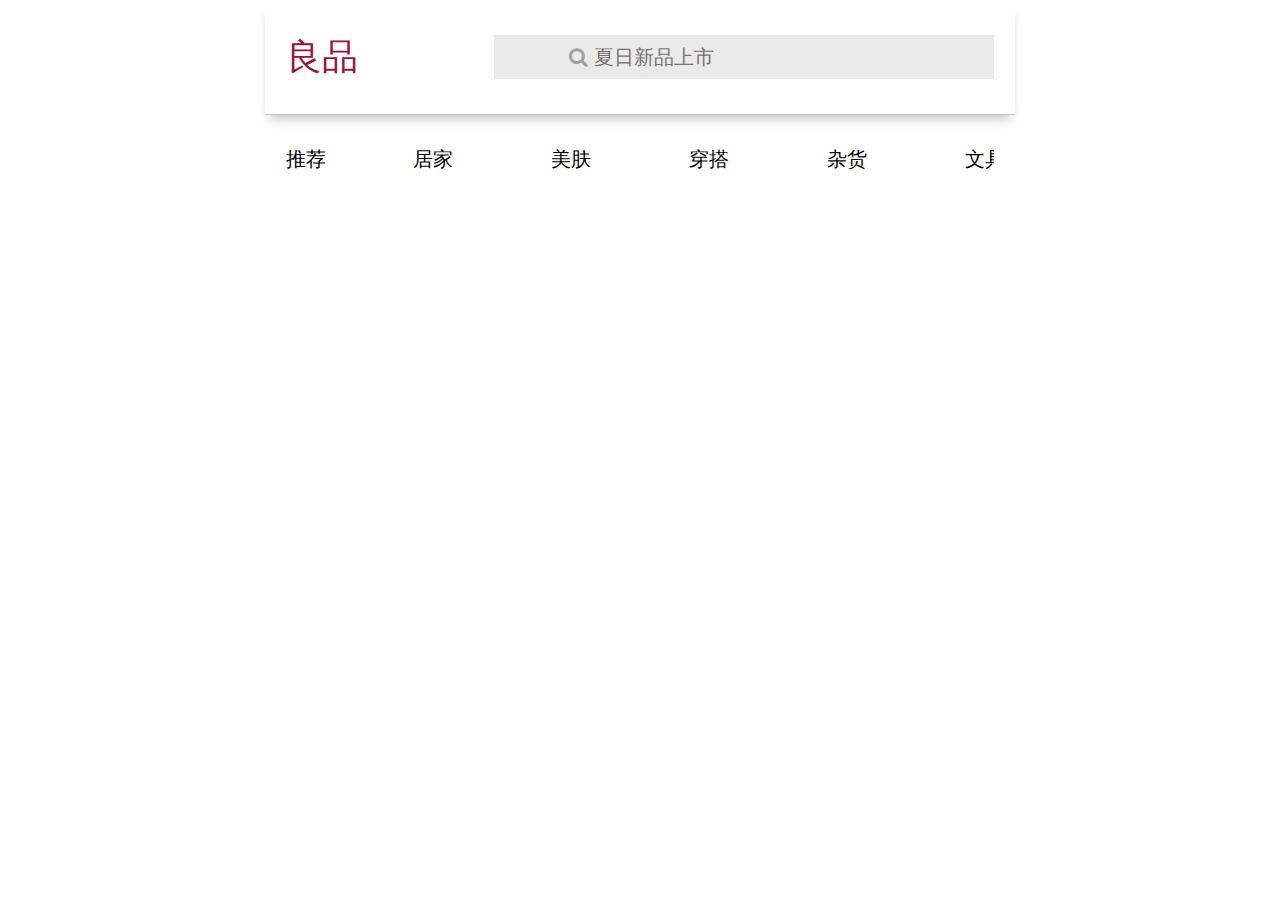
==== index.html @ cb023576 "2021.3.15" ====
<!DOCTYPE html>
<html lang="en">

<head>
  <meta charset="UTF-8">
  <meta http-equiv="X-UA-Compatible" content="IE=edge">
  <meta name="viewport" content="width=device-width, initial-scale=1.0">
  <title>Document</title>
  <link rel="stylesheet" href="assets/css/reset.css">
  <link rel="stylesheet" href="assets/icon/css/font-awesome.min.css">
  <link rel="stylesheet" href="assets/css/common.css">
  <link rel="stylesheet" href="assets/css/index.css">
</head>

<body>
  <header>
    <div class="header">
      <div class="logo"><a href="#">良品</a></div>
      <div class="search">
        <i class="fa fa-search" aria-hidden="true"></i>
        <input type="search" placeholder="夏日新品上市">
      </div>
    </div>
    <div class="navbar">
      <ul>
        <li>推荐</li>
        <li>居家</li>
        <li>美肤</li>
        <li>穿搭</li>
        <li>杂货</li>
        <li>文具</li>
      </ul>
    </div>
  </header>
</body>

</html>
---- assets/css/common.css ----
@font-face {
  font-family: 'GenJyuu';
  src: url('../font/GenJyuuGothic-P-Medium.ttf');
}

html {
  font-family: 'GenJyuu';
  max-width: 37.5rem;
  font-size: 20px;
  margin: 0 auto;
}

header {
  width: 100%;
  height: 5.75rem;
  background: #fff;
  padding: 0 1.05rem;
  box-sizing: border-box;
  border-bottom: 0.05rem solid #c2c1c1;
  box-sizing: border-box;
  box-shadow: 0rem 0.4rem 0.55rem -0.18rem #c2c1c1
}

header .header {
  width: 100%;
  height: 100%;
  display: flex;
  flex-wrap: nowrap;
  justify-content: space-between;
}

header .header .logo {
  width: 20%;
  height: 100%;
  line-height: 5.75rem;
  font-size: 1.8rem;
}

header .header .logo a {
  color: #99163b;
}

header .header .search {
  width: 25rem;
  height: 100%;
  padding: 1.75rem 0;
  box-sizing: border-box;
  position: relative;
}

header .header .search i.fa-search {
  position: absolute;
  top: 50%;
  transform: translateY(-50%);
  left: 15%;
  color: #a0a0a0;
  font-size: 1rem;
}

header .header .search input[type='search'] {
  width: 100%;
  height: 100%;
  font-size: 1rem;
  color: #a0a0a0;
  box-sizing: border-box;
  border: 0;
  background: #eaeaea;
  padding: 0 10% 0 20%;
}

header .navbar {
  overflow: hidden;
  width: 100%;
  height: 4.5rem;
  line-height: 4.5rem;
  box-sizing: border-box;
}

header .navbar ul {
  width: 50rem;
}

header .navbar ul li {
  width: 3.9rem;
  float: left;
}

header .navbar ul li+li {
  margin: 0 1.5rem;
  text-align: center;
}

@media screen and (max-width: 540px) {
  html {
    font-size: 14.4px;
  }
}

@media screen and (max-width: 414px) {
  html {
    font-size: 11.04px;
  }
}

@media screen and (max-width: 375px) {
  html {
    font-size: 10px;
  }
}

@media screen and (max-width: 360px) {
  html {
    font-size: 9.6px;
  }
}

@media screen and (max-width: 320px) {
  html {
    font-size: 8.53333333333px;
  }
}

@media screen and (max-width: 280px) {
  html {
    font-size: 7.46666666667px;
  }
}
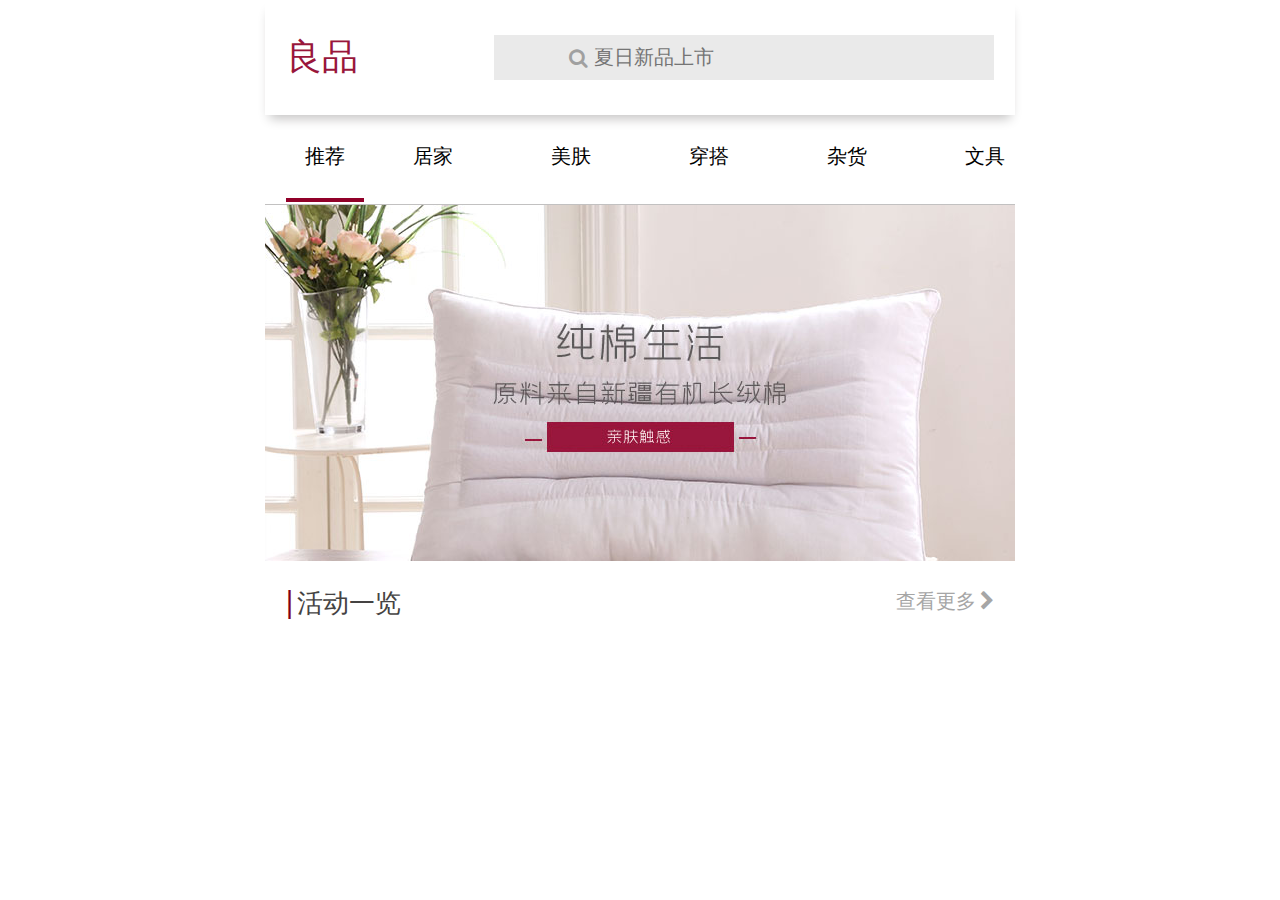
==== commit 6a813d36: "2021.3.16" ====
--- a/index.html
+++ b/index.html
@@ -21,17 +21,52 @@
         <input type="search" placeholder="夏日新品上市">
       </div>
     </div>
-    <div class="navbar">
+    <div id="navbar" class="navbar">
       <ul>
-        <li>推荐</li>
-        <li>居家</li>
-        <li>美肤</li>
-        <li>穿搭</li>
-        <li>杂货</li>
-        <li>文具</li>
+        <li data-index="0" class="active">推荐</li>
+        <li data-index="1">居家</li>
+        <li data-index="2">美肤</li>
+        <li data-index="3">穿搭</li>
+        <li data-index="4">杂货</li>
+        <li data-index="99">文具</li>
       </ul>
     </div>
   </header>
+
+  <section class="container">
+    <div class="content" style="margin-left: 0;">
+      <div class="content-item recommend">
+        <div class="banner">
+          <a href="#">
+            <img src="assets/images/index1_banner.jpg" alt="">
+          </a>
+        </div>
+        <div class="promotion">
+          <p class="title">活动一览<a href="#">查看更多<i class="fa fa-chevron-right" aria-hidden="true"></i></a></p>
+        </div>
+      </div>
+
+      <div class="content-item">居家</div>
+      <div class="content-item">美肤</div>
+      <div class="content-item">穿搭</div>
+      <div class="content-item">杂货</div>
+    </div>
+  </section>
+
+
+  <script src="assets/js/jquery-3.4.1.min.js"></script>
+  <script>
+    $('#navbar ul li').click(function () {
+      let index = $(this).attr('data-index');
+      // console.log(index);
+      if (index != 99) {
+        let ml = '-' + (index * 100) + '%';
+        $('.container .content').css('margin-left', ml);
+        $(this).siblings().removeClass('active');
+        $(this).addClass('active');
+      }
+    })
+  </script>
 </body>
 
 </html>--- a/assets/css/common.css
+++ b/assets/css/common.css
@@ -12,21 +12,22 @@
 
 header {
   width: 100%;
-  height: 5.75rem;
+  height: 10.25rem;
   background: #fff;
-  padding: 0 1.05rem;
   box-sizing: border-box;
   border-bottom: 0.05rem solid #c2c1c1;
   box-sizing: border-box;
-  box-shadow: 0rem 0.4rem 0.55rem -0.18rem #c2c1c1
 }
 
 header .header {
   width: 100%;
-  height: 100%;
+  height: 5.75rem;
+  padding: 0 1.05rem;
   display: flex;
   flex-wrap: nowrap;
   justify-content: space-between;
+  box-shadow: 0rem 0.4rem 0.55rem -0.18rem #c2c1c1;
+  box-sizing: border-box;
 }
 
 header .header .logo {
@@ -72,8 +73,8 @@
   overflow: hidden;
   width: 100%;
   height: 4.5rem;
-  line-height: 4.5rem;
   box-sizing: border-box;
+  padding: 0 1.05rem;
 }
 
 header .navbar ul {
@@ -81,13 +82,20 @@
 }
 
 header .navbar ul li {
+  text-align: center;
   width: 3.9rem;
+  height: 100%;
   float: left;
+  padding: 1.41rem 0;
+  box-sizing: border-box;
+}
+
+header .navbar ul li.active {
+  border-bottom: 0.2rem solid #910029;
 }
 
 header .navbar ul li+li {
   margin: 0 1.5rem;
-  text-align: center;
 }
 
 @media screen and (max-width: 540px) {
--- a/assets/css/index.css
+++ b/assets/css/index.css
@@ -0,0 +1,63 @@
+.container {
+  width: 100%;
+  overflow: hidden;
+  /* overflow: hidden; */
+}
+
+.content {
+  width: 500%;
+  transition: all 1s;
+}
+
+.content .content-item {
+  width: 20%;
+  float: left;
+}
+
+.content .recommend .banner {
+  width: 100%;
+  height: 17.8rem;
+}
+
+.content .recommend .banner a {
+  width: 100%;
+  height: 100%;
+  display: block;
+}
+
+.content .recommend .banner a img {
+  width: 100%;
+  height: 100%;
+  display: block;
+}
+
+.content .recommend .promotion {
+  width: 100%;
+  padding: 0.75rem 1.05rem 0;
+  box-sizing: border-box;
+}
+
+.content .recommend .promotion p.title {
+  font-size: 1.3rem;
+  height: 2.5rem;
+  line-height: 2.5rem;
+  color: #454343;
+}
+
+.content .recommend .promotion p.title a {
+  float: right;
+  font-size: 1rem;
+  color: #a6a6a6;
+}
+.content .recommend .promotion p.title a i {
+  font-size: 1rem;
+  margin-left: 0.2rem;
+}
+
+.content .recommend .promotion p.title::before {
+  content: '|';
+  font-weight: bolder;
+  font-size: 1.6rem;
+  color: #810015;
+  margin-right: 0.2rem;
+}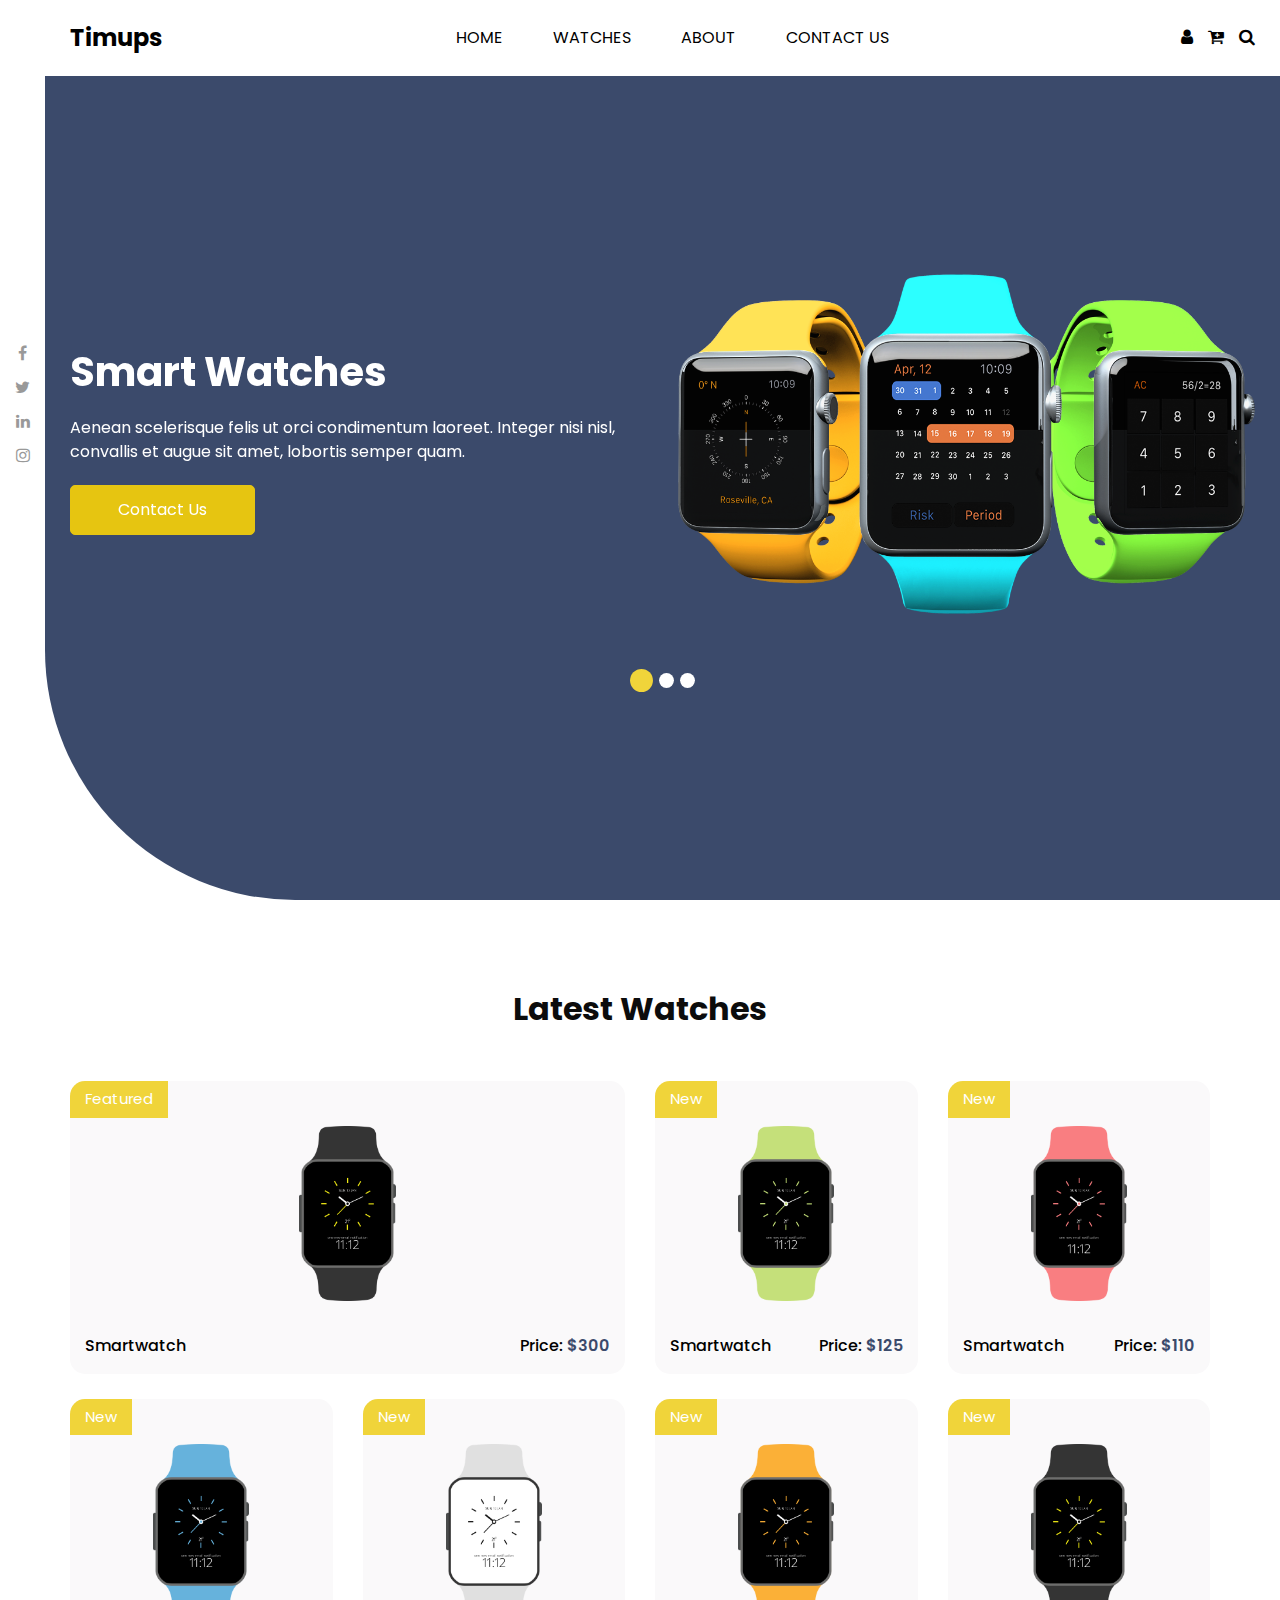
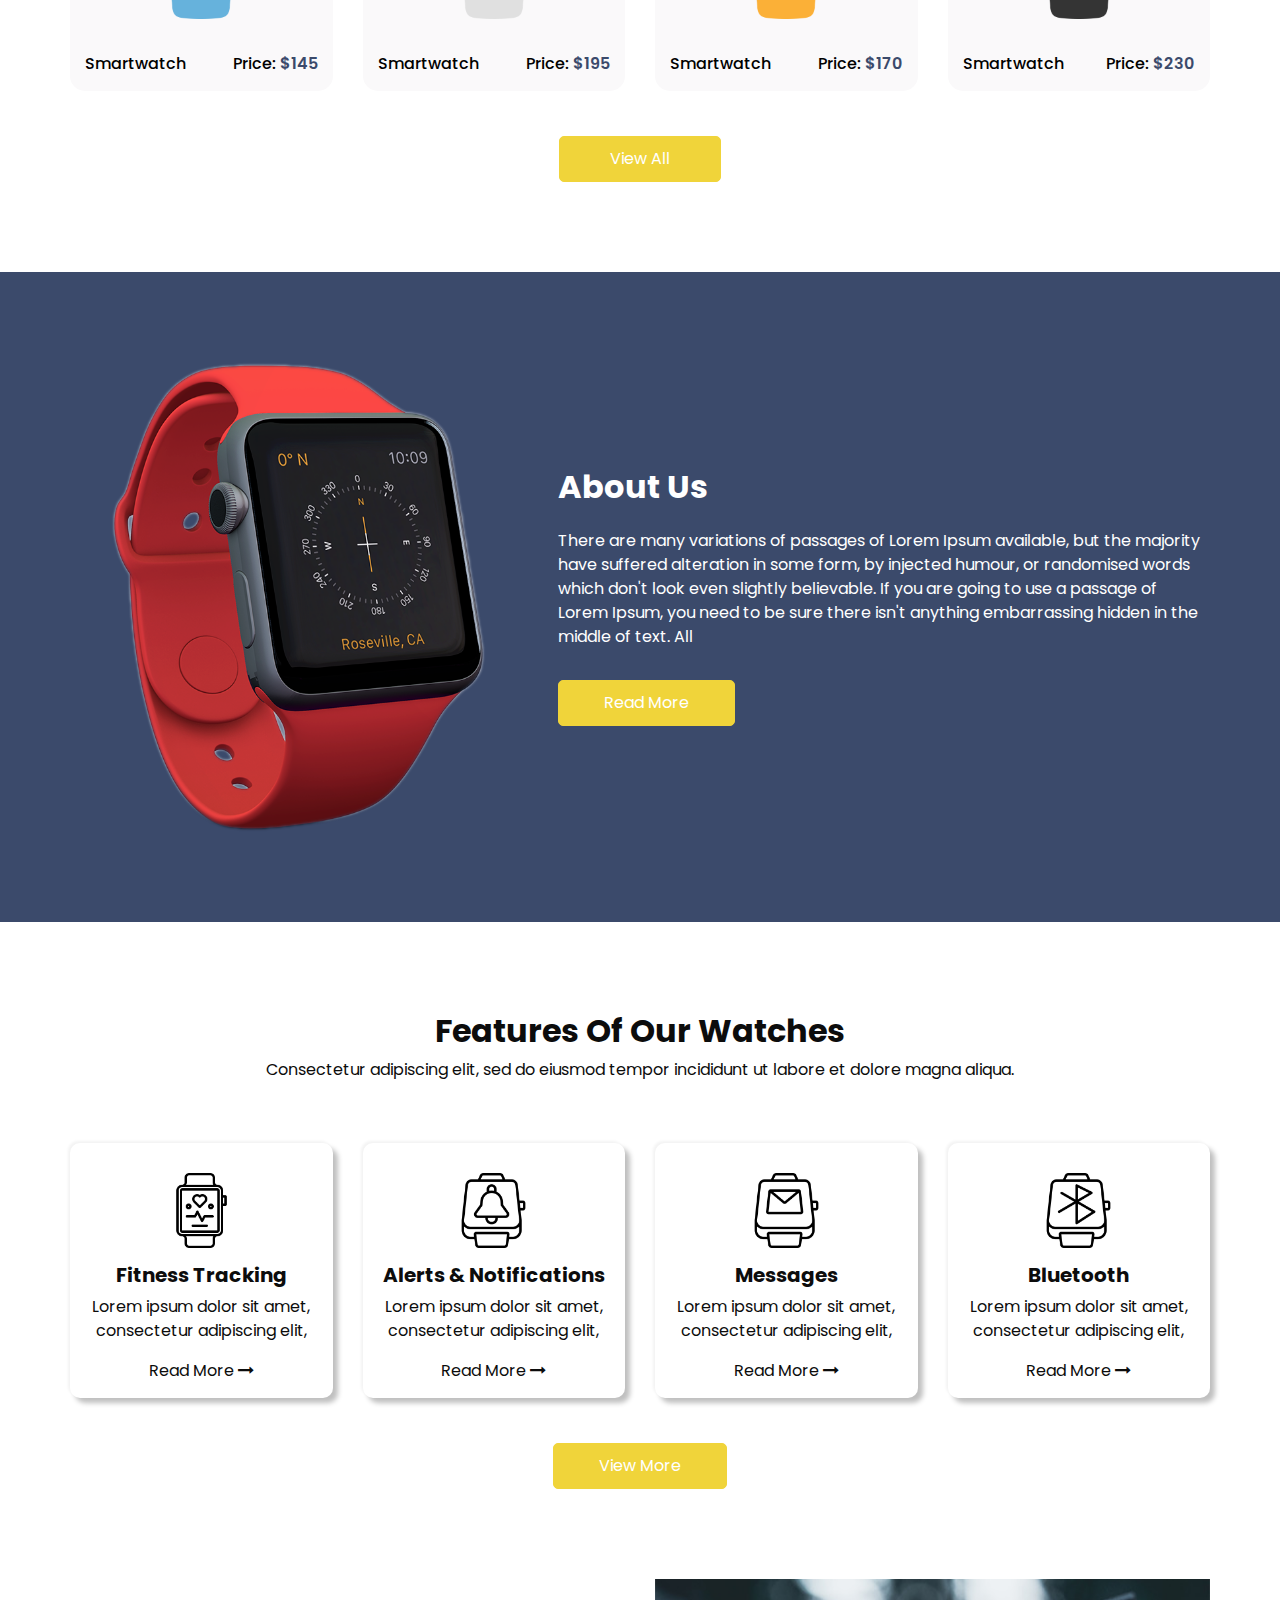
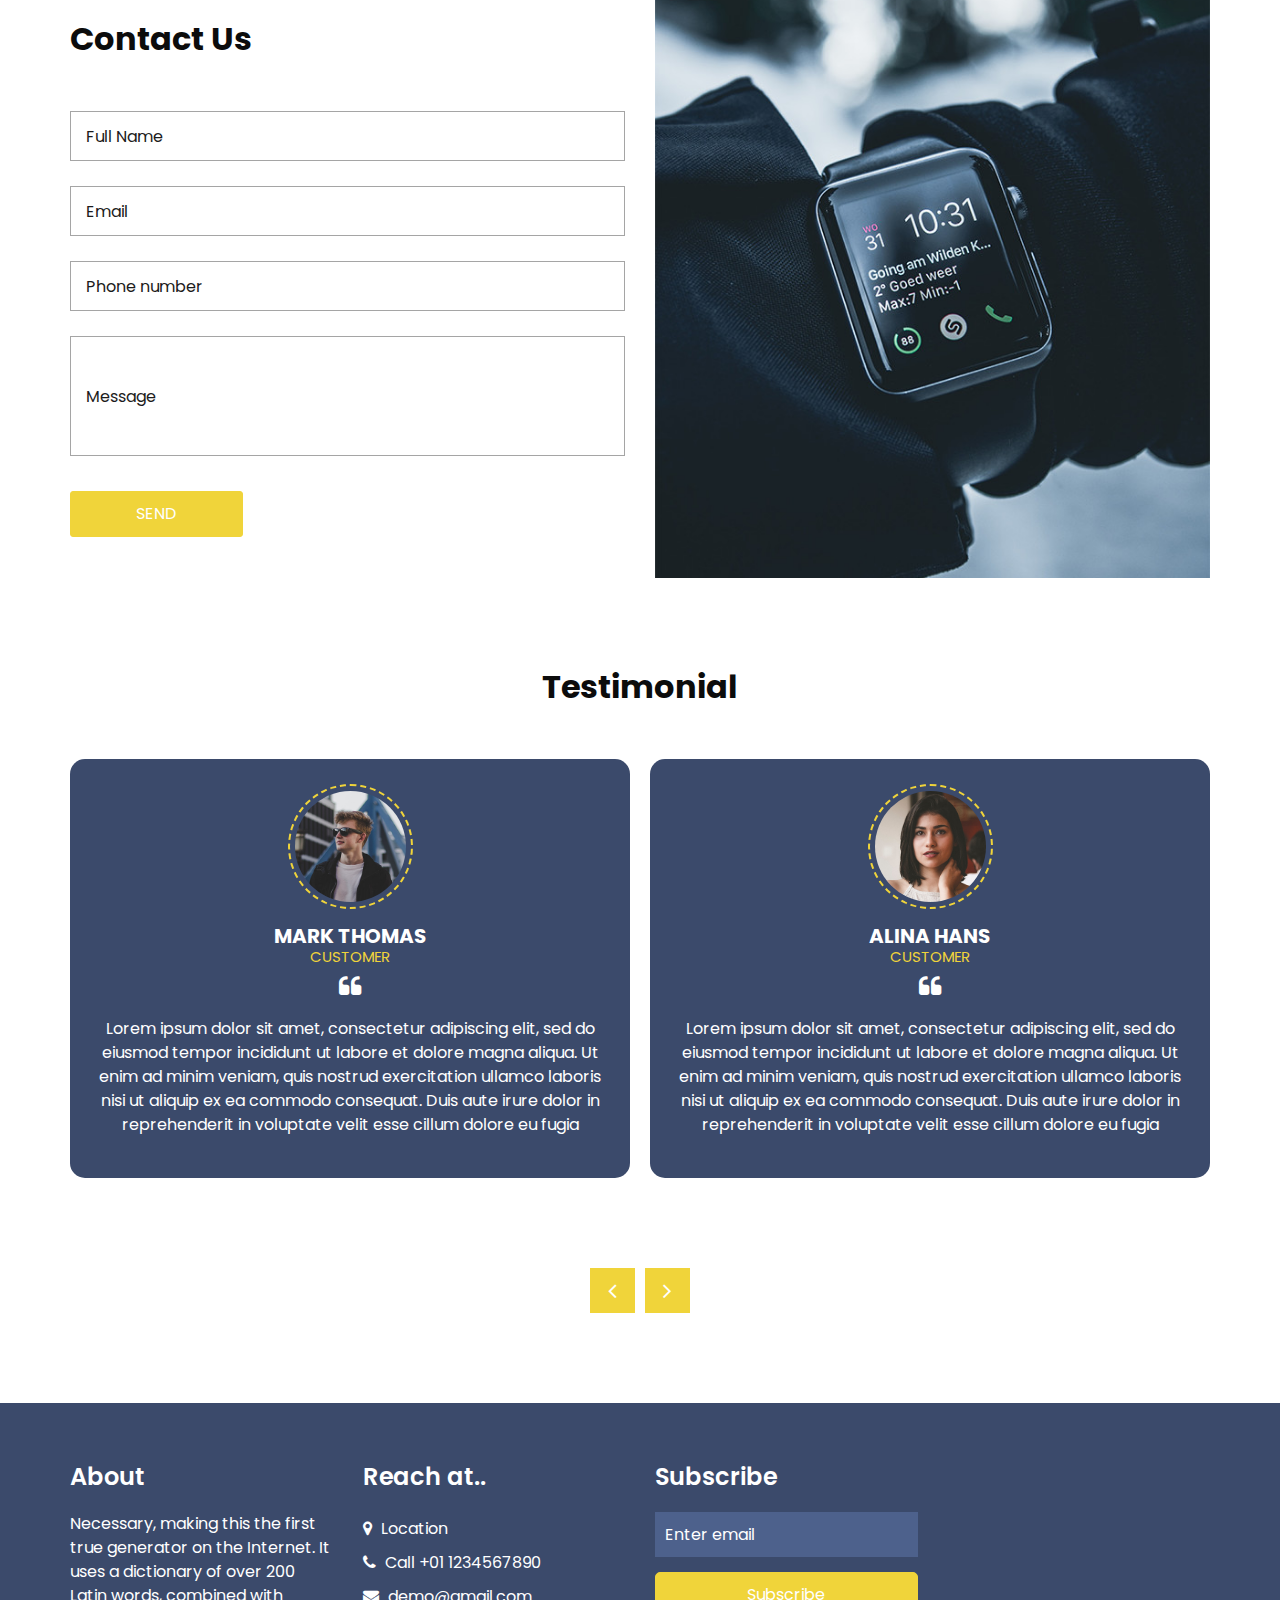
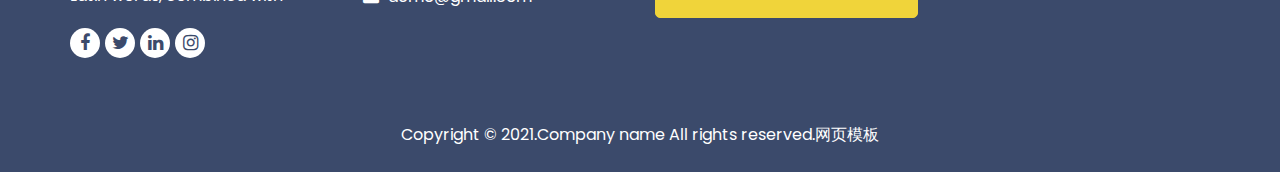
==== commit 093ed9ff: "2021.4.26" ====
--- a/index.html
+++ b/index.html
@@ -2,71 +2,745 @@
 <html lang="en">
 
 <head>
-  <meta charset="UTF-8">
-  <meta http-equiv="X-UA-Compatible" content="IE=edge">
-  <meta name="viewport" content="width=device-width, initial-scale=1.0">
-  <title>Document</title>
-  <link rel="stylesheet" href="assets/css/reset.css">
-  <link rel="stylesheet" href="assets/icon/css/font-awesome.min.css">
-  <link rel="stylesheet" href="assets/css/common.css">
-  <link rel="stylesheet" href="assets/css/index.css">
+  <!-- Basic -->
+  <meta charset="utf-8" />
+  <meta http-equiv="X-UA-Compatible" content="IE=edge" />
+  <!-- Mobile Metas -->
+  <meta name="viewport" content="width=device-width, initial-scale=1, shrink-to-fit=no" />
+  <!-- Site Metas -->
+  <meta name="keywords" content="" />
+  <meta name="description" content="" />
+  <meta name="author" content="" />
+  <link rel="shortcut icon" href="images/favicon.png" type="image/x-icon">
+
+  <title>Timups</title>
+
+
+  <!-- bootstrap core css -->
+  <link rel="stylesheet" type="text/css" href="css/bootstrap.css" />
+  <!--owl slider stylesheet -->
+  <link rel="stylesheet" type="text/css" href="css/owl.carousel.min.css" />
+
+  <!-- font awesome style -->
+  <link href="css/font-awesome.min.css" rel="stylesheet" />
+
+  <!-- Custom styles for this template -->
+  <link href="css/style.css" rel="stylesheet" />
+  <!-- responsive style -->
+  <link href="css/responsive.css" rel="stylesheet" />
+
 </head>
 
 <body>
-  <header>
-    <div class="header">
-      <div class="logo"><a href="#">良品</a></div>
-      <div class="search">
-        <i class="fa fa-search" aria-hidden="true"></i>
-        <input type="search" placeholder="夏日新品上市">
-      </div>
+
+  <div class="hero_area">
+    <div class="hero_social">
+      <a href="">
+        <i class="fa fa-facebook" aria-hidden="true"></i>
+      </a>
+      <a href="">
+        <i class="fa fa-twitter" aria-hidden="true"></i>
+      </a>
+      <a href="">
+        <i class="fa fa-linkedin" aria-hidden="true"></i>
+      </a>
+      <a href="">
+        <i class="fa fa-instagram" aria-hidden="true"></i>
+      </a>
     </div>
-    <div id="navbar" class="navbar">
-      <ul>
-        <li data-index="0" class="active">推荐</li>
-        <li data-index="1">居家</li>
-        <li data-index="2">美肤</li>
-        <li data-index="3">穿搭</li>
-        <li data-index="4">杂货</li>
-        <li data-index="99">文具</li>
-      </ul>
-    </div>
-  </header>
-
-  <section class="container">
-    <div class="content" style="margin-left: 0;">
-      <div class="content-item recommend">
-        <div class="banner">
-          <a href="#">
-            <img src="assets/images/index1_banner.jpg" alt="">
+    <!-- header section strats -->
+    <header class="header_section">
+      <div class="container-fluid">
+        <nav class="navbar navbar-expand-lg custom_nav-container ">
+          <a class="navbar-brand" href="index.html">
+            <span>
+              Timups
+            </span>
           </a>
-        </div>
-        <div class="promotion">
-          <p class="title">活动一览<a href="#">查看更多<i class="fa fa-chevron-right" aria-hidden="true"></i></a></p>
-        </div>
-      </div>
-
-      <div class="content-item">居家</div>
-      <div class="content-item">美肤</div>
-      <div class="content-item">穿搭</div>
-      <div class="content-item">杂货</div>
+
+          <button class="navbar-toggler" type="button" data-toggle="collapse" data-target="#navbarSupportedContent"
+            aria-controls="navbarSupportedContent" aria-expanded="false" aria-label="Toggle navigation">
+            <span class=""> </span>
+          </button>
+
+          <div class="collapse navbar-collapse" id="navbarSupportedContent">
+            <ul class="navbar-nav">
+              <li class="nav-item active">
+                <a class="nav-link" href="index.html">Home <span class="sr-only">(current)</span></a>
+              </li>
+              <li class="nav-item">
+                <a class="nav-link" href="watches.html"> Watches </a>
+              </li>
+              <li class="nav-item">
+                <a class="nav-link" href="about.html"> About </a>
+              </li>
+              <li class="nav-item">
+                <a class="nav-link" href="contact.html">Contact Us</a>
+              </li>
+            </ul>
+            <div class="user_option-box">
+              <a href="">
+                <i class="fa fa-user" aria-hidden="true"></i>
+              </a>
+              <a href="">
+                <i class="fa fa-cart-plus" aria-hidden="true"></i>
+              </a>
+              <a href="">
+                <i class="fa fa-search" aria-hidden="true"></i>
+              </a>
+            </div>
+          </div>
+        </nav>
+      </div>
+    </header>
+    <!-- end header section -->
+    <!-- slider section -->
+    <section class="slider_section ">
+      <div id="customCarousel1" class="carousel slide" data-ride="carousel">
+        <div class="carousel-inner">
+          <div class="carousel-item active">
+            <div class="container-fluid ">
+              <div class="row">
+                <div class="col-md-6">
+                  <div class="detail-box">
+                    <h1>
+                      Smart Watches
+                    </h1>
+                    <p>
+                      Aenean scelerisque felis ut orci condimentum laoreet. Integer nisi nisl, convallis et augue sit
+                      amet, lobortis semper quam.
+                    </p>
+                    <div class="btn-box">
+                      <a href="" class="btn1">
+                        Contact Us
+                      </a>
+                    </div>
+                  </div>
+                </div>
+                <div class="col-md-6">
+                  <div class="img-box">
+                    <img src="images/slider-img.png" alt="">
+                  </div>
+                </div>
+              </div>
+            </div>
+          </div>
+          <div class="carousel-item ">
+            <div class="container-fluid ">
+              <div class="row">
+                <div class="col-md-6">
+                  <div class="detail-box">
+                    <h1>
+                      Smart Watches
+                    </h1>
+                    <p>
+                      Aenean scelerisque felis ut orci condimentum laoreet. Integer nisi nisl, convallis et augue sit
+                      amet, lobortis semper quam.
+                    </p>
+                    <div class="btn-box">
+                      <a href="" class="btn1">
+                        Contact Us
+                      </a>
+                    </div>
+                  </div>
+                </div>
+                <div class="col-md-6">
+                  <div class="img-box">
+                    <img src="images/slider-img.png" alt="">
+                  </div>
+                </div>
+              </div>
+            </div>
+          </div>
+          <div class="carousel-item ">
+            <div class="container-fluid ">
+              <div class="row">
+                <div class="col-md-6">
+                  <div class="detail-box">
+                    <h1>
+                      Smart Watches
+                    </h1>
+                    <p>
+                      Aenean scelerisque felis ut orci condimentum laoreet. Integer nisi nisl, convallis et augue sit
+                      amet, lobortis semper quam.
+                    </p>
+                    <div class="btn-box">
+                      <a href="" class="btn1">
+                        Contact Us
+                      </a>
+                    </div>
+                  </div>
+                </div>
+                <div class="col-md-6">
+                  <div class="img-box">
+                    <img src="images/slider-img.png" alt="">
+                  </div>
+                </div>
+              </div>
+            </div>
+          </div>
+        </div>
+        <ol class="carousel-indicators">
+          <li data-target="#customCarousel1" data-slide-to="0" class="active"></li>
+          <li data-target="#customCarousel1" data-slide-to="1"></li>
+          <li data-target="#customCarousel1" data-slide-to="2"></li>
+        </ol>
+      </div>
+
+    </section>
+    <!-- end slider section -->
+  </div>
+
+  <!-- shop section -->
+
+  <section class="shop_section layout_padding">
+    <div class="container">
+      <div class="heading_container heading_center">
+        <h2>
+          Latest Watches
+        </h2>
+      </div>
+      <div class="row">
+        <div class="col-md-6 ">
+          <div class="box">
+            <a href="">
+              <div class="img-box">
+                <img src="images/w1.png" alt="">
+              </div>
+              <div class="detail-box">
+                <h6>
+                  Smartwatch
+                </h6>
+                <h6>
+                  Price:
+                  <span>
+                    $300
+                  </span>
+                </h6>
+              </div>
+              <div class="new">
+                <span>
+                  Featured
+                </span>
+              </div>
+            </a>
+          </div>
+        </div>
+        <div class="col-sm-6 col-xl-3">
+          <div class="box">
+            <a href="">
+              <div class="img-box">
+                <img src="images/w2.png" alt="">
+              </div>
+              <div class="detail-box">
+                <h6>
+                  Smartwatch
+                </h6>
+                <h6>
+                  Price:
+                  <span>
+                    $125
+                  </span>
+                </h6>
+              </div>
+              <div class="new">
+                <span>
+                  New
+                </span>
+              </div>
+            </a>
+          </div>
+        </div>
+        <div class="col-sm-6 col-xl-3">
+          <div class="box">
+            <a href="">
+              <div class="img-box">
+                <img src="images/w3.png" alt="">
+              </div>
+              <div class="detail-box">
+                <h6>
+                  Smartwatch
+                </h6>
+                <h6>
+                  Price:
+                  <span>
+                    $110
+                  </span>
+                </h6>
+              </div>
+              <div class="new">
+                <span>
+                  New
+                </span>
+              </div>
+            </a>
+          </div>
+        </div>
+        <div class="col-sm-6 col-xl-3">
+          <div class="box">
+            <a href="">
+              <div class="img-box">
+                <img src="images/w4.png" alt="">
+              </div>
+              <div class="detail-box">
+                <h6>
+                  Smartwatch
+                </h6>
+                <h6>
+                  Price:
+                  <span>
+                    $145
+                  </span>
+                </h6>
+              </div>
+              <div class="new">
+                <span>
+                  New
+                </span>
+              </div>
+            </a>
+          </div>
+        </div>
+        <div class="col-sm-6 col-xl-3">
+          <div class="box">
+            <a href="">
+              <div class="img-box">
+                <img src="images/w5.png" alt="">
+              </div>
+              <div class="detail-box">
+                <h6>
+                  Smartwatch
+                </h6>
+                <h6>
+                  Price:
+                  <span>
+                    $195
+                  </span>
+                </h6>
+              </div>
+              <div class="new">
+                <span>
+                  New
+                </span>
+              </div>
+            </a>
+          </div>
+        </div>
+        <div class="col-sm-6  col-xl-3">
+          <div class="box">
+            <a href="">
+              <div class="img-box">
+                <img src="images/w6.png" alt="">
+              </div>
+              <div class="detail-box">
+                <h6>
+                  Smartwatch
+                </h6>
+                <h6>
+                  Price:
+                  <span>
+                    $170
+                  </span>
+                </h6>
+              </div>
+              <div class="new">
+                <span>
+                  New
+                </span>
+              </div>
+            </a>
+          </div>
+        </div>
+        <div class="col-sm-6 col-xl-3">
+          <div class="box">
+            <a href="">
+              <div class="img-box">
+                <img src="images/w1.png" alt="">
+              </div>
+              <div class="detail-box">
+                <h6>
+                  Smartwatch
+                </h6>
+                <h6>
+                  Price:
+                  <span>
+                    $230
+                  </span>
+                </h6>
+              </div>
+              <div class="new">
+                <span>
+                  New
+                </span>
+              </div>
+            </a>
+          </div>
+        </div>
+      </div>
+      <div class="btn-box">
+        <a href="">
+          View All
+        </a>
+      </div>
     </div>
   </section>
 
-
-  <script src="assets/js/jquery-3.4.1.min.js"></script>
-  <script>
-    $('#navbar ul li').click(function () {
-      let index = $(this).attr('data-index');
-      // console.log(index);
-      if (index != 99) {
-        let ml = '-' + (index * 100) + '%';
-        $('.container .content').css('margin-left', ml);
-        $(this).siblings().removeClass('active');
-        $(this).addClass('active');
-      }
-    })
+  <!-- end shop section -->
+
+  <!-- about section -->
+
+  <section class="about_section layout_padding">
+    <div class="container  ">
+      <div class="row">
+        <div class="col-md-6 col-lg-5 ">
+          <div class="img-box">
+            <img src="images/about-img.png" alt="">
+          </div>
+        </div>
+        <div class="col-md-6 col-lg-7">
+          <div class="detail-box">
+            <div class="heading_container">
+              <h2>
+                About Us
+              </h2>
+            </div>
+            <p>
+              There are many variations of passages of Lorem Ipsum available, but the majority have suffered alteration
+              in some form, by injected humour, or randomised words which don't look even slightly believable. If you
+              are going to use a passage of Lorem Ipsum, you need to be sure there isn't anything embarrassing hidden in
+              the middle of text. All
+            </p>
+            <a href="">
+              Read More
+            </a>
+          </div>
+        </div>
+      </div>
+    </div>
+  </section>
+
+  <!-- end about section -->
+
+  <!-- feature section -->
+
+  <section class="feature_section layout_padding">
+    <div class="container">
+      <div class="heading_container">
+        <h2>
+          Features Of Our Watches
+        </h2>
+        <p>
+          Consectetur adipiscing elit, sed do eiusmod tempor incididunt ut labore et dolore magna aliqua.
+        </p>
+      </div>
+      <div class="row">
+        <div class="col-sm-6 col-lg-3">
+          <div class="box">
+            <div class="img-box">
+              <img src="images/f1.png" alt="">
+            </div>
+            <div class="detail-box">
+              <h5>
+                Fitness Tracking
+              </h5>
+              <p>
+                Lorem ipsum dolor sit amet, consectetur adipiscing elit,
+              </p>
+              <a href="">
+                <span>
+                  Read More
+                </span>
+                <i class="fa fa-long-arrow-right" aria-hidden="true"></i>
+              </a>
+            </div>
+          </div>
+        </div>
+        <div class="col-sm-6 col-lg-3">
+          <div class="box">
+            <div class="img-box">
+              <img src="images/f2.png" alt="">
+            </div>
+            <div class="detail-box">
+              <h5>
+                Alerts & Notifications
+              </h5>
+              <p>
+                Lorem ipsum dolor sit amet, consectetur adipiscing elit,
+              </p>
+              <a href="">
+                <span>
+                  Read More
+                </span>
+                <i class="fa fa-long-arrow-right" aria-hidden="true"></i>
+              </a>
+            </div>
+          </div>
+        </div>
+        <div class="col-sm-6 col-lg-3">
+          <div class="box">
+            <div class="img-box">
+              <img src="images/f3.png" alt="">
+            </div>
+            <div class="detail-box">
+              <h5>
+                Messages
+              </h5>
+              <p>
+                Lorem ipsum dolor sit amet, consectetur adipiscing elit,
+              </p>
+              <a href="">
+                <span>
+                  Read More
+                </span>
+                <i class="fa fa-long-arrow-right" aria-hidden="true"></i>
+              </a>
+            </div>
+          </div>
+        </div>
+        <div class="col-sm-6 col-lg-3">
+          <div class="box">
+            <div class="img-box">
+              <img src="images/f4.png" alt="">
+            </div>
+            <div class="detail-box">
+              <h5>
+                Bluetooth
+              </h5>
+              <p>
+                Lorem ipsum dolor sit amet, consectetur adipiscing elit,
+              </p>
+              <a href="">
+                <span>
+                  Read More
+                </span>
+                <i class="fa fa-long-arrow-right" aria-hidden="true"></i>
+              </a>
+            </div>
+          </div>
+        </div>
+      </div>
+      <div class="btn-box">
+        <a href="">
+          View More
+        </a>
+      </div>
+    </div>
+  </section>
+
+  <!-- end feature section -->
+
+  <!-- contact section -->
+
+  <section class="contact_section">
+    <div class="container">
+      <div class="row">
+        <div class="col-md-6">
+          <div class="form_container">
+            <div class="heading_container">
+              <h2>
+                Contact Us
+              </h2>
+            </div>
+            <form action="">
+              <div>
+                <input type="text" placeholder="Full Name " />
+              </div>
+              <div>
+                <input type="email" placeholder="Email" />
+              </div>
+              <div>
+                <input type="text" placeholder="Phone number" />
+              </div>
+              <div>
+                <input type="text" class="message-box" placeholder="Message" />
+              </div>
+              <div class="d-flex ">
+                <button>
+                  SEND
+                </button>
+              </div>
+            </form>
+          </div>
+        </div>
+        <div class="col-md-6">
+          <div class="img-box">
+            <img src="images/contact-img.jpg" alt="">
+          </div>
+        </div>
+      </div>
+    </div>
+  </section>
+
+  <!-- end contact section -->
+
+  <!-- client section -->
+  <section class="client_section layout_padding">
+    <div class="container">
+      <div class="heading_container heading_center">
+        <h2>
+          Testimonial
+        </h2>
+      </div>
+      <div class="carousel-wrap ">
+        <div class="owl-carousel client_owl-carousel">
+          <div class="item">
+            <div class="box">
+              <div class="img-box">
+                <img src="images/c1.jpg" alt="">
+              </div>
+              <div class="detail-box">
+                <div class="client_info">
+                  <div class="client_name">
+                    <h5>
+                      Mark Thomas
+                    </h5>
+                    <h6>
+                      Customer
+                    </h6>
+                  </div>
+                  <i class="fa fa-quote-left" aria-hidden="true"></i>
+                </div>
+                <p>
+                  Lorem ipsum dolor sit amet, consectetur adipiscing elit, sed do eiusmod tempor incididunt ut
+                  labore
+                  et
+                  dolore magna aliqua. Ut enim ad minim veniam, quis nostrud exercitation ullamco laboris nisi ut
+                  aliquip ex ea commodo consequat. Duis aute irure dolor in reprehenderit in voluptate velit esse
+                  cillum
+                  dolore eu fugia
+                </p>
+              </div>
+            </div>
+          </div>
+          <div class="item">
+            <div class="box">
+              <div class="img-box">
+                <img src="images/c2.jpg" alt="">
+              </div>
+              <div class="detail-box">
+                <div class="client_info">
+                  <div class="client_name">
+                    <h5>
+                      Alina Hans
+                    </h5>
+                    <h6>
+                      Customer
+                    </h6>
+                  </div>
+                  <i class="fa fa-quote-left" aria-hidden="true"></i>
+                </div>
+                <p>
+                  Lorem ipsum dolor sit amet, consectetur adipiscing elit, sed do eiusmod tempor incididunt ut
+                  labore
+                  et
+                  dolore magna aliqua. Ut enim ad minim veniam, quis nostrud exercitation ullamco laboris nisi ut
+                  aliquip ex ea commodo consequat. Duis aute irure dolor in reprehenderit in voluptate velit esse
+                  cillum
+                  dolore eu fugia
+                </p>
+              </div>
+            </div>
+          </div>
+        </div>
+      </div>
+    </div>
+  </section>
+  <!-- end client section -->
+
+  <!-- footer section -->
+  <footer class="footer_section">
+    <div class="container">
+      <div class="row">
+        <div class="col-md-6 col-lg-3 footer-col">
+          <div class="footer_detail">
+            <h4>
+              About
+            </h4>
+            <p>
+              Necessary, making this the first true generator on the Internet. It uses a dictionary of over 200 Latin
+              words, combined with
+            </p>
+            <div class="footer_social">
+              <a href="">
+                <i class="fa fa-facebook" aria-hidden="true"></i>
+              </a>
+              <a href="">
+                <i class="fa fa-twitter" aria-hidden="true"></i>
+              </a>
+              <a href="">
+                <i class="fa fa-linkedin" aria-hidden="true"></i>
+              </a>
+              <a href="">
+                <i class="fa fa-instagram" aria-hidden="true"></i>
+              </a>
+            </div>
+          </div>
+        </div>
+        <div class="col-md-6 col-lg-3 footer-col">
+          <div class="footer_contact">
+            <h4>
+              Reach at..
+            </h4>
+            <div class="contact_link_box">
+              <a href="">
+                <i class="fa fa-map-marker" aria-hidden="true"></i>
+                <span>
+                  Location
+                </span>
+              </a>
+              <a href="">
+                <i class="fa fa-phone" aria-hidden="true"></i>
+                <span>
+                  Call +01 1234567890
+                </span>
+              </a>
+              <a href="">
+                <i class="fa fa-envelope" aria-hidden="true"></i>
+                <span>
+                  demo@gmail.com
+                </span>
+              </a>
+            </div>
+          </div>
+        </div>
+        <div class="col-md-6 col-lg-3 footer-col">
+          <div class="footer_contact">
+            <h4>
+              Subscribe
+            </h4>
+            <form action="#">
+              <input type="text" placeholder="Enter email" />
+              <button type="submit">
+                Subscribe
+              </button>
+            </form>
+          </div>
+        </div>
+
+      </div>
+      <div class="footer-info">
+        <p>
+          Copyright &copy; 2021.Company name All rights reserved.<a target="_blank"
+            href="https://sc.chinaz.com/moban/">&#x7F51;&#x9875;&#x6A21;&#x677F;</a>
+        </p>
+      </div>
+    </div>
+  </footer>
+  <!-- footer section -->
+
+  <!-- jQery -->
+  <script src="js/jquery-3.4.1.min.js"></script>
+  <!-- popper js -->
+  <script src="js/popper.min.js">
   </script>
+  <!-- bootstrap js -->
+  <script src="js/bootstrap.js"></script>
+  <!-- owl slider -->
+  <script src="js/owl.carousel.min.js">
+  </script>
+  <!-- custom js -->
+  <script src="js/custom.js"></script>
+
 </body>
 
 </html>--- a/css/style.css
+++ b/css/style.css
@@ -0,0 +1,916 @@
+@import url("https://fonts.googleapis.com/css2?family=Poppins:wght@400;600;700&display=swap");
+body {
+  font-family: "Poppins", sans-serif;
+  color: #0c0c0c;
+  background-color: #ffffff;
+  overflow-x: hidden;
+}
+
+.layout_padding {
+  padding: 90px 0;
+}
+
+.layout_margin {
+  margin: 90px 0;
+}
+
+.layout_padding2 {
+  padding: 75px 0;
+}
+
+.layout_padding2-top {
+  padding-top: 75px;
+}
+
+.layout_padding2-bottom {
+  padding-bottom: 75px;
+}
+
+.layout_padding-top {
+  padding-top: 90px;
+}
+
+.layout_padding-bottom {
+  padding-bottom: 90px;
+}
+
+.heading_container {
+  display: -webkit-box;
+  display: -ms-flexbox;
+  display: flex;
+  -webkit-box-orient: vertical;
+  -webkit-box-direction: normal;
+      -ms-flex-direction: column;
+          flex-direction: column;
+  -webkit-box-align: start;
+      -ms-flex-align: start;
+          align-items: flex-start;
+}
+
+.heading_container h2 {
+  position: relative;
+  font-weight: bold;
+}
+
+.heading_container h2 span {
+  color: #f0d43a;
+}
+
+.heading_container.heading_center {
+  -webkit-box-align: center;
+      -ms-flex-align: center;
+          align-items: center;
+  text-align: center;
+}
+
+a,
+a:hover,
+a:focus {
+  text-decoration: none;
+}
+
+a:hover,
+a:focus {
+  color: initial;
+}
+
+.btn,
+.btn:focus {
+  outline: none !important;
+  -webkit-box-shadow: none;
+          box-shadow: none;
+}
+
+/*header section*/
+.hero_area {
+  position: relative;
+  min-height: 100vh;
+  display: -webkit-box;
+  display: -ms-flexbox;
+  display: flex;
+  -webkit-box-orient: vertical;
+  -webkit-box-direction: normal;
+      -ms-flex-direction: column;
+          flex-direction: column;
+  padding-left: 45px;
+}
+
+.hero_area .hero_social {
+  position: absolute;
+  top: 45%;
+  left: 0;
+  display: -webkit-box;
+  display: -ms-flexbox;
+  display: flex;
+  -webkit-box-orient: vertical;
+  -webkit-box-direction: normal;
+      -ms-flex-direction: column;
+          flex-direction: column;
+  -webkit-box-align: center;
+      -ms-flex-align: center;
+          align-items: center;
+  width: 45px;
+  -webkit-transform: translateY(-50%);
+          transform: translateY(-50%);
+}
+
+.hero_area .hero_social a {
+  color: #999;
+  margin: 5px 0;
+}
+
+.hero_area .container-fluid {
+  padding-left: 25px;
+  padding-right: 25px;
+}
+
+.sub_page .hero_area {
+  min-height: auto;
+  border-radius: 0 0 45px 0;
+  padding-left: 0;
+}
+
+.sub_page .header_section {
+  -webkit-box-shadow: 0 0 3px 0 rgba(0, 0, 0, 0.25);
+          box-shadow: 0 0 3px 0 rgba(0, 0, 0, 0.25);
+}
+
+.header_section {
+  padding: 15px 0;
+}
+
+.header_section .container-fluid {
+  padding-right: 25px;
+  padding-left: 25px;
+}
+
+.navbar-brand span {
+  font-weight: bold;
+  color: #000000;
+  font-size: 24px;
+}
+
+.custom_nav-container {
+  padding: 0;
+}
+
+.custom_nav-container .navbar-nav {
+  margin: auto;
+}
+
+.custom_nav-container .navbar-nav .nav-item .nav-link {
+  padding: 5px 25px;
+  color: #000000;
+  text-align: center;
+  text-transform: uppercase;
+  border-radius: 5px;
+  -webkit-transition: all 0.3s;
+  transition: all 0.3s;
+}
+
+.custom_nav-container .navbar-nav .nav-item:hover .nav-link, .custom_nav-container .navbar-nav .nav-item.active .nav-link {
+  color: #000000;
+  background-color: #ffffff;
+}
+
+.custom_nav-container .navbar-toggler {
+  outline: none;
+}
+
+.custom_nav-container .navbar-toggler {
+  padding: 0;
+  width: 37px;
+  height: 42px;
+  -webkit-transition: all 0.3s;
+  transition: all 0.3s;
+}
+
+.custom_nav-container .navbar-toggler span {
+  display: block;
+  width: 35px;
+  height: 4px;
+  background-color: #000000;
+  margin: 7px 0;
+  -webkit-transition: all 0.3s;
+  transition: all 0.3s;
+  position: relative;
+  border-radius: 5px;
+  transition: all 0.3s;
+}
+
+.custom_nav-container .navbar-toggler span::before, .custom_nav-container .navbar-toggler span::after {
+  content: "";
+  position: absolute;
+  left: 0;
+  height: 100%;
+  width: 100%;
+  background-color: #000000;
+  top: -10px;
+  border-radius: 5px;
+  -webkit-transition: all 0.3s;
+  transition: all 0.3s;
+}
+
+.custom_nav-container .navbar-toggler span::after {
+  top: 10px;
+}
+
+.custom_nav-container .navbar-toggler[aria-expanded="true"] {
+  -webkit-transform: rotate(360deg);
+          transform: rotate(360deg);
+}
+
+.custom_nav-container .navbar-toggler[aria-expanded="true"] span {
+  -webkit-transform: rotate(45deg);
+          transform: rotate(45deg);
+}
+
+.custom_nav-container .navbar-toggler[aria-expanded="true"] span::before, .custom_nav-container .navbar-toggler[aria-expanded="true"] span::after {
+  -webkit-transform: rotate(90deg);
+          transform: rotate(90deg);
+  top: 0;
+}
+
+.custom_nav-container .navbar-toggler[aria-expanded="true"] .s-1 {
+  -webkit-transform: rotate(45deg);
+          transform: rotate(45deg);
+  margin: 0;
+  margin-bottom: -4px;
+}
+
+.custom_nav-container .navbar-toggler[aria-expanded="true"] .s-2 {
+  display: none;
+}
+
+.custom_nav-container .navbar-toggler[aria-expanded="true"] .s-3 {
+  -webkit-transform: rotate(-45deg);
+          transform: rotate(-45deg);
+  margin: 0;
+  margin-top: -4px;
+}
+
+.custom_nav-container .navbar-toggler[aria-expanded="false"] .s-1,
+.custom_nav-container .navbar-toggler[aria-expanded="false"] .s-2,
+.custom_nav-container .navbar-toggler[aria-expanded="false"] .s-3 {
+  -webkit-transform: none;
+          transform: none;
+}
+
+.user_option-box {
+  display: -webkit-box;
+  display: -ms-flexbox;
+  display: flex;
+  -webkit-box-align: center;
+      -ms-flex-align: center;
+          align-items: center;
+}
+
+.user_option-box a {
+  color: #000000;
+  text-transform: uppercase;
+  margin-left: 15px;
+  font-size: 17px;
+}
+
+.user_option-box a:hover {
+  color: #3b4a6b;
+}
+
+/*end header section*/
+/* slider section */
+.slider_section {
+  -webkit-box-flex: 1;
+      -ms-flex: 1;
+          flex: 1;
+  display: -webkit-box;
+  display: -ms-flexbox;
+  display: flex;
+  -webkit-box-align: center;
+      -ms-flex-align: center;
+          align-items: center;
+  padding: 45px 0;
+  background-color: #f0d43a;
+  border-radius: 0 0 0 250px;
+  background: #3b4a6b;
+}
+
+.slider_section .row {
+  -webkit-box-align: center;
+      -ms-flex-align: center;
+          align-items: center;
+}
+
+.slider_section #customCarousel1 {
+  width: 100%;
+  position: unset;
+}
+
+.slider_section .detail-box {
+  color: #ffffff;
+}
+
+.slider_section .detail-box h1 {
+  font-weight: bold;
+  margin-bottom: 20px;
+}
+
+.slider_section .detail-box .btn-box {
+  display: -webkit-box;
+  display: -ms-flexbox;
+  display: flex;
+  margin: 0 -5px;
+  margin-top: 15px;
+}
+
+.slider_section .detail-box .btn-box a {
+  margin: 5px;
+  text-align: center;
+  width: 185px;
+}
+
+.slider_section .detail-box .btn-box .btn1 {
+  display: inline-block;
+  padding: 12px 15px;
+  background-color: #e6c511;
+  color: #ffffff;
+  border-radius: 5px;
+  -webkit-transition: all 0.3s;
+  transition: all 0.3s;
+  border: 1px solid #e6c511;
+}
+
+.slider_section .detail-box .btn-box .btn1:hover {
+  color: #ffffff;
+  -webkit-transform: translateY(-3px);
+          transform: translateY(-3px);
+}
+
+.slider_section .img-box img {
+  width: 100%;
+}
+
+.slider_section .carousel-indicators {
+  position: unset;
+  margin: 0;
+  -webkit-box-pack: center;
+      -ms-flex-pack: center;
+          justify-content: center;
+  -webkit-box-align: center;
+      -ms-flex-align: center;
+          align-items: center;
+  margin-top: 45px;
+}
+
+.slider_section .carousel-indicators li {
+  background-color: #ffffff;
+  width: 15px;
+  height: 15px;
+  border-radius: 100%;
+  opacity: 1;
+}
+
+.slider_section .carousel-indicators li.active {
+  width: 23px;
+  height: 23px;
+  background-color: #f0d43a;
+}
+
+.shop_section .heading_container {
+  margin-bottom: 20px;
+}
+
+.shop_section .box {
+  background-color: #faf9fa;
+  position: relative;
+  padding: 10px 15px;
+  margin-top: 25px;
+  border-radius: 15px;
+  overflow: hidden;
+}
+
+.shop_section .box a {
+  color: #000000;
+}
+
+.shop_section .box .img-box {
+  display: -webkit-box;
+  display: -ms-flexbox;
+  display: flex;
+  -webkit-box-pack: center;
+      -ms-flex-pack: center;
+          justify-content: center;
+  -webkit-box-align: center;
+      -ms-flex-align: center;
+          align-items: center;
+  padding: 15px 30px;
+  height: 245px;
+}
+
+.shop_section .box .img-box img {
+  max-width: 100%;
+  max-height: 175px;
+}
+
+.shop_section .box .detail-box {
+  display: -webkit-box;
+  display: -ms-flexbox;
+  display: flex;
+  -webkit-box-pack: justify;
+      -ms-flex-pack: justify;
+          justify-content: space-between;
+}
+
+.shop_section .box .detail-box h6 span {
+  color: #3b4a6b;
+  font-weight: 600;
+}
+
+.shop_section .box .new {
+  padding: 7px 15px;
+  position: absolute;
+  top: 0;
+  left: 0;
+  background-color: #f0d43a;
+  color: #ffffff;
+  display: -webkit-box;
+  display: -ms-flexbox;
+  display: flex;
+  -webkit-box-pack: center;
+      -ms-flex-pack: center;
+          justify-content: center;
+  -webkit-box-align: center;
+      -ms-flex-align: center;
+          align-items: center;
+  font-size: 15px;
+}
+
+.shop_section .btn-box {
+  display: -webkit-box;
+  display: -ms-flexbox;
+  display: flex;
+  -webkit-box-pack: center;
+      -ms-flex-pack: center;
+          justify-content: center;
+  margin-top: 45px;
+}
+
+.shop_section .btn-box a {
+  display: inline-block;
+  padding: 10px 50px;
+  background-color: #f0d43a;
+  color: #ffffff;
+  border-radius: 5px;
+  -webkit-transition: all 0.3s;
+  transition: all 0.3s;
+  border: 1px solid #f0d43a;
+}
+
+.shop_section .btn-box a:hover {
+  color: #ffffff;
+  -webkit-transform: translateY(-3px);
+          transform: translateY(-3px);
+}
+
+.about_section {
+  background-color: #3b4a6b;
+  color: #ffffff;
+}
+
+.about_section .row {
+  -webkit-box-align: center;
+      -ms-flex-align: center;
+          align-items: center;
+}
+
+.about_section .img-box {
+  position: relative;
+  display: -webkit-box;
+  display: -ms-flexbox;
+  display: flex;
+  -webkit-box-pack: center;
+      -ms-flex-pack: center;
+          justify-content: center;
+}
+
+.about_section .img-box img {
+  width: 100%;
+  max-width: 375px;
+}
+
+.about_section .detail-box p {
+  margin-top: 15px;
+}
+
+.about_section .detail-box a {
+  display: inline-block;
+  padding: 10px 45px;
+  background-color: #f0d43a;
+  color: #ffffff;
+  border-radius: 5px;
+  -webkit-transition: all 0.3s;
+  transition: all 0.3s;
+  border: 1px solid #f0d43a;
+  margin-top: 15px;
+}
+
+.about_section .detail-box a:hover {
+  color: #ffffff;
+  -webkit-transform: translateY(-3px);
+          transform: translateY(-3px);
+}
+
+.feature_section {
+  text-align: center;
+}
+
+.feature_section .heading_container {
+  -webkit-box-align: center;
+      -ms-flex-align: center;
+          align-items: center;
+}
+
+.feature_section .box {
+  margin-top: 45px;
+  padding: 15px;
+  border-radius: 10px;
+  -webkit-box-shadow: 5px 5px 5px 0 rgba(0, 0, 0, 0.25), -2px -2px 3px 0 rgba(0, 0, 0, 0.05);
+          box-shadow: 5px 5px 5px 0 rgba(0, 0, 0, 0.25), -2px -2px 3px 0 rgba(0, 0, 0, 0.05);
+  position: relative;
+  overflow: hidden;
+  -webkit-transition: all 0.2s;
+  transition: all 0.2s;
+}
+
+.feature_section .box .img-box {
+  display: -webkit-box;
+  display: -ms-flexbox;
+  display: flex;
+  -webkit-box-pack: center;
+      -ms-flex-pack: center;
+          justify-content: center;
+  -webkit-box-align: center;
+      -ms-flex-align: center;
+          align-items: center;
+  border-radius: 15px;
+  -webkit-transition: all 0.2s;
+  transition: all 0.2s;
+  margin: 15px 0;
+}
+
+.feature_section .box .img-box img {
+  width: 75px;
+  -webkit-transition: all 0.2s;
+  transition: all 0.2s;
+}
+
+.feature_section .box .detail-box {
+  margin-top: 15px;
+}
+
+.feature_section .box .detail-box h5 {
+  font-weight: bold;
+  position: relative;
+}
+
+.feature_section .box .detail-box a {
+  color: inherit;
+}
+
+.feature_section .box:hover {
+  background-color: #3b4a6b;
+  color: #ffffff;
+}
+
+.feature_section .box:hover img {
+  -webkit-filter: invert(1);
+          filter: invert(1);
+}
+
+.feature_section .btn-box {
+  display: -webkit-box;
+  display: -ms-flexbox;
+  display: flex;
+  -webkit-box-pack: center;
+      -ms-flex-pack: center;
+          justify-content: center;
+  margin-top: 45px;
+}
+
+.feature_section .btn-box a {
+  display: inline-block;
+  padding: 10px 45px;
+  background-color: #f0d43a;
+  color: #ffffff;
+  border-radius: 5px;
+  -webkit-transition: all 0.3s;
+  transition: all 0.3s;
+  border: 1px solid #f0d43a;
+}
+
+.feature_section .btn-box a:hover {
+  color: #ffffff;
+  -webkit-transform: translateY(-3px);
+          transform: translateY(-3px);
+}
+
+.contact_section {
+  position: relative;
+}
+
+.contact_section .row {
+  -webkit-box-align: center;
+      -ms-flex-align: center;
+          align-items: center;
+}
+
+.contact_section form {
+  margin-top: 45px;
+}
+
+.contact_section input {
+  width: 100%;
+  border: none;
+  height: 50px;
+  margin-bottom: 25px;
+  padding-left: 15px;
+  background-color: transparent;
+  outline: none;
+  color: #000000;
+  border: 1px solid #a5a5a5;
+}
+
+.contact_section input::-webkit-input-placeholder {
+  color: #1c1b1b;
+}
+
+.contact_section input:-ms-input-placeholder {
+  color: #1c1b1b;
+}
+
+.contact_section input::-ms-input-placeholder {
+  color: #1c1b1b;
+}
+
+.contact_section input::placeholder {
+  color: #1c1b1b;
+}
+
+.contact_section input.message-box {
+  height: 120px;
+}
+
+.contact_section button {
+  font-family: "Poppins", sans-serif;
+  display: inline-block;
+  padding: 10px 65px;
+  background-color: #f0d43a;
+  color: #ffffff;
+  border-radius: 3px;
+  -webkit-transition: all 0.3s;
+  transition: all 0.3s;
+  border: 1px solid #f0d43a;
+  color: #fff;
+  margin-top: 10px;
+}
+
+.contact_section button:hover {
+  color: #ffffff;
+  -webkit-transform: translateY(-3px);
+          transform: translateY(-3px);
+}
+
+.contact_section .img-box img {
+  width: 100%;
+}
+
+.client_section .box {
+  display: -webkit-box;
+  display: -ms-flexbox;
+  display: flex;
+  -webkit-box-orient: vertical;
+  -webkit-box-direction: normal;
+      -ms-flex-direction: column;
+          flex-direction: column;
+  -webkit-box-align: center;
+      -ms-flex-align: center;
+          align-items: center;
+  margin: 45px 0;
+  text-align: center;
+  background-color: #3b4a6b;
+  color: #ffffff;
+  border-radius: 15px;
+  padding: 25px;
+}
+
+.client_section .box .img-box {
+  width: 125px;
+  height: 125px;
+  min-width: 125px;
+  position: relative;
+  border: 2px dashed #f0d43a;
+  border-radius: 100%;
+  padding: 5px;
+  margin-bottom: 15px;
+}
+
+.client_section .box .img-box img {
+  width: 100%;
+  border-radius: 100%;
+}
+
+.client_section .box .client_info .client_name h5 {
+  font-weight: bold;
+  margin-bottom: 0;
+  text-transform: uppercase;
+}
+
+.client_section .box .client_info .client_name h6 {
+  color: #f0d43a;
+  font-weight: normal;
+  font-size: 15px;
+  text-transform: uppercase;
+}
+
+.client_section .box .client_info i {
+  font-size: 24px;
+}
+
+.client_section .box p {
+  margin-top: 15px;
+}
+
+.client_section .owl-carousel .owl-nav {
+  display: -webkit-box;
+  display: -ms-flexbox;
+  display: flex;
+  -webkit-box-pack: center;
+      -ms-flex-pack: center;
+          justify-content: center;
+  margin-top: 45px;
+  padding: 0 15px;
+}
+
+.client_section .owl-carousel .owl-nav .owl-prev,
+.client_section .owl-carousel .owl-nav .owl-next {
+  width: 45px;
+  height: 45px;
+  background-color: #f0d43a;
+  color: #ffffff;
+  outline: none;
+  bottom: 0px;
+  font-size: 24px;
+  margin: 0 5px;
+}
+
+.footer_section {
+  background-color: #3b4a6b;
+  color: #ffffff;
+  padding-top: 60px;
+}
+
+.footer_section h4 {
+  font-weight: 600;
+  margin-bottom: 20px;
+}
+
+.footer_section .footer-col {
+  margin-bottom: 30px;
+}
+
+.footer_section .footer_contact .contact_link_box {
+  display: -webkit-box;
+  display: -ms-flexbox;
+  display: flex;
+  -webkit-box-orient: vertical;
+  -webkit-box-direction: normal;
+      -ms-flex-direction: column;
+          flex-direction: column;
+}
+
+.footer_section .footer_contact .contact_link_box a {
+  margin: 5px 0;
+  color: #ffffff;
+}
+
+.footer_section .footer_contact .contact_link_box a i {
+  margin-right: 5px;
+}
+
+.footer_section .footer_contact .contact_link_box a:hover {
+  color: #f0d43a;
+}
+
+.footer_section .footer_social {
+  display: -webkit-box;
+  display: -ms-flexbox;
+  display: flex;
+  margin-top: 20px;
+  margin-bottom: 10px;
+}
+
+.footer_section .footer_social a {
+  display: -webkit-box;
+  display: -ms-flexbox;
+  display: flex;
+  -webkit-box-pack: center;
+      -ms-flex-pack: center;
+          justify-content: center;
+  -webkit-box-align: center;
+      -ms-flex-align: center;
+          align-items: center;
+  color: #3b4a6b;
+  width: 30px;
+  height: 30px;
+  border-radius: 100%;
+  background-color: #ffffff;
+  border-radius: 100%;
+  margin-right: 5px;
+  font-size: 18px;
+}
+
+.footer_section .footer_social a:hover {
+  color: #f0d43a;
+}
+
+.footer_section form input {
+  border: none;
+  padding: 10px;
+  background-color: #4d618c;
+  width: 100%;
+  height: 45px;
+  color: #ffffff;
+  outline: none;
+}
+
+.footer_section form input::-webkit-input-placeholder {
+  color: #ffffff;
+}
+
+.footer_section form input:-ms-input-placeholder {
+  color: #ffffff;
+}
+
+.footer_section form input::-ms-input-placeholder {
+  color: #ffffff;
+}
+
+.footer_section form input::placeholder {
+  color: #ffffff;
+}
+
+.footer_section form button {
+  width: 100%;
+  text-align: center;
+  display: inline-block;
+  padding: 10px 55px;
+  background-color: #f0d43a;
+  color: #ffffff;
+  border-radius: 5px;
+  -webkit-transition: all 0.3s;
+  transition: all 0.3s;
+  border: 1px solid #f0d43a;
+  margin-top: 15px;
+}
+
+.footer_section form button:hover {
+  color: #ffffff;
+  -webkit-transform: translateY(-3px);
+          transform: translateY(-3px);
+}
+
+.footer_section .map_container {
+  width: 100%;
+  height: 225px;
+  overflow: hidden;
+  display: -webkit-box;
+  display: -ms-flexbox;
+  display: flex;
+  -webkit-box-align: stretch;
+      -ms-flex-align: stretch;
+          align-items: stretch;
+}
+
+.footer_section .map_container .map {
+  height: 100%;
+  -webkit-box-flex: 1;
+      -ms-flex: 1;
+          flex: 1;
+}
+
+.footer_section .map_container .map #googleMap {
+  height: 100%;
+}
+
+.footer_section .footer-info {
+  text-align: center;
+}
+
+.footer_section .footer-info p {
+  padding: 25px 0;
+  margin: 0;
+}
+
+.footer_section .footer-info p a {
+  color: inherit;
+}
+/*# sourceMappingURL=style.css.map */--- a/css/responsive.css
+++ b/css/responsive.css
@@ -0,0 +1,81 @@
+@media (max-width: 1300px) {
+  .footer_container {
+    border-radius: 250px 0 0 0;
+  }
+}
+
+@media (max-width: 1120px) {}
+
+@media (max-width: 992px) {
+  .hero_area {
+    height: auto;
+  }
+
+  .user_option-box{
+    justify-content: center;
+  }
+  .user_option-box a {
+    margin: 0 7px;
+}
+  .custom_nav-container .navbar-nav {
+    margin: 0;
+    margin-left: auto;
+    align-items: center;
+  }
+
+  .custom_nav-container .navbar-nav {
+    padding-top: 15px;
+  }
+
+
+  .custom_nav-container .navbar-nav .nav-item .nav-link {
+    padding: 5px 25px;
+    margin: 5px 0;
+  }
+
+  .slider_section {
+    padding: 75px 0;
+  }
+
+}
+
+@media (max-width: 768px) {
+  .hero_area {
+    border-radius: 0 0 250px 0;
+  }
+
+  .slider_section .detail-box {
+    margin-bottom: 45px;
+  }
+
+
+  .about_section .img-box,
+  .contact_section .form_container {
+    margin-bottom: 45px;
+  }
+
+}
+
+@media (max-width: 576px) {
+  .hero_area {
+    padding-left: 0;
+  }
+
+  .hero_area .hero_social {
+    top: unset;
+    bottom: -15px;
+    transform: none;
+  }
+}
+
+@media (max-width: 480px) {}
+
+@media (max-width: 420px) {}
+
+@media (max-width: 376px) {}
+
+@media (min-width: 1200px) {
+  .container {
+    max-width: 1170px;
+  }
+}